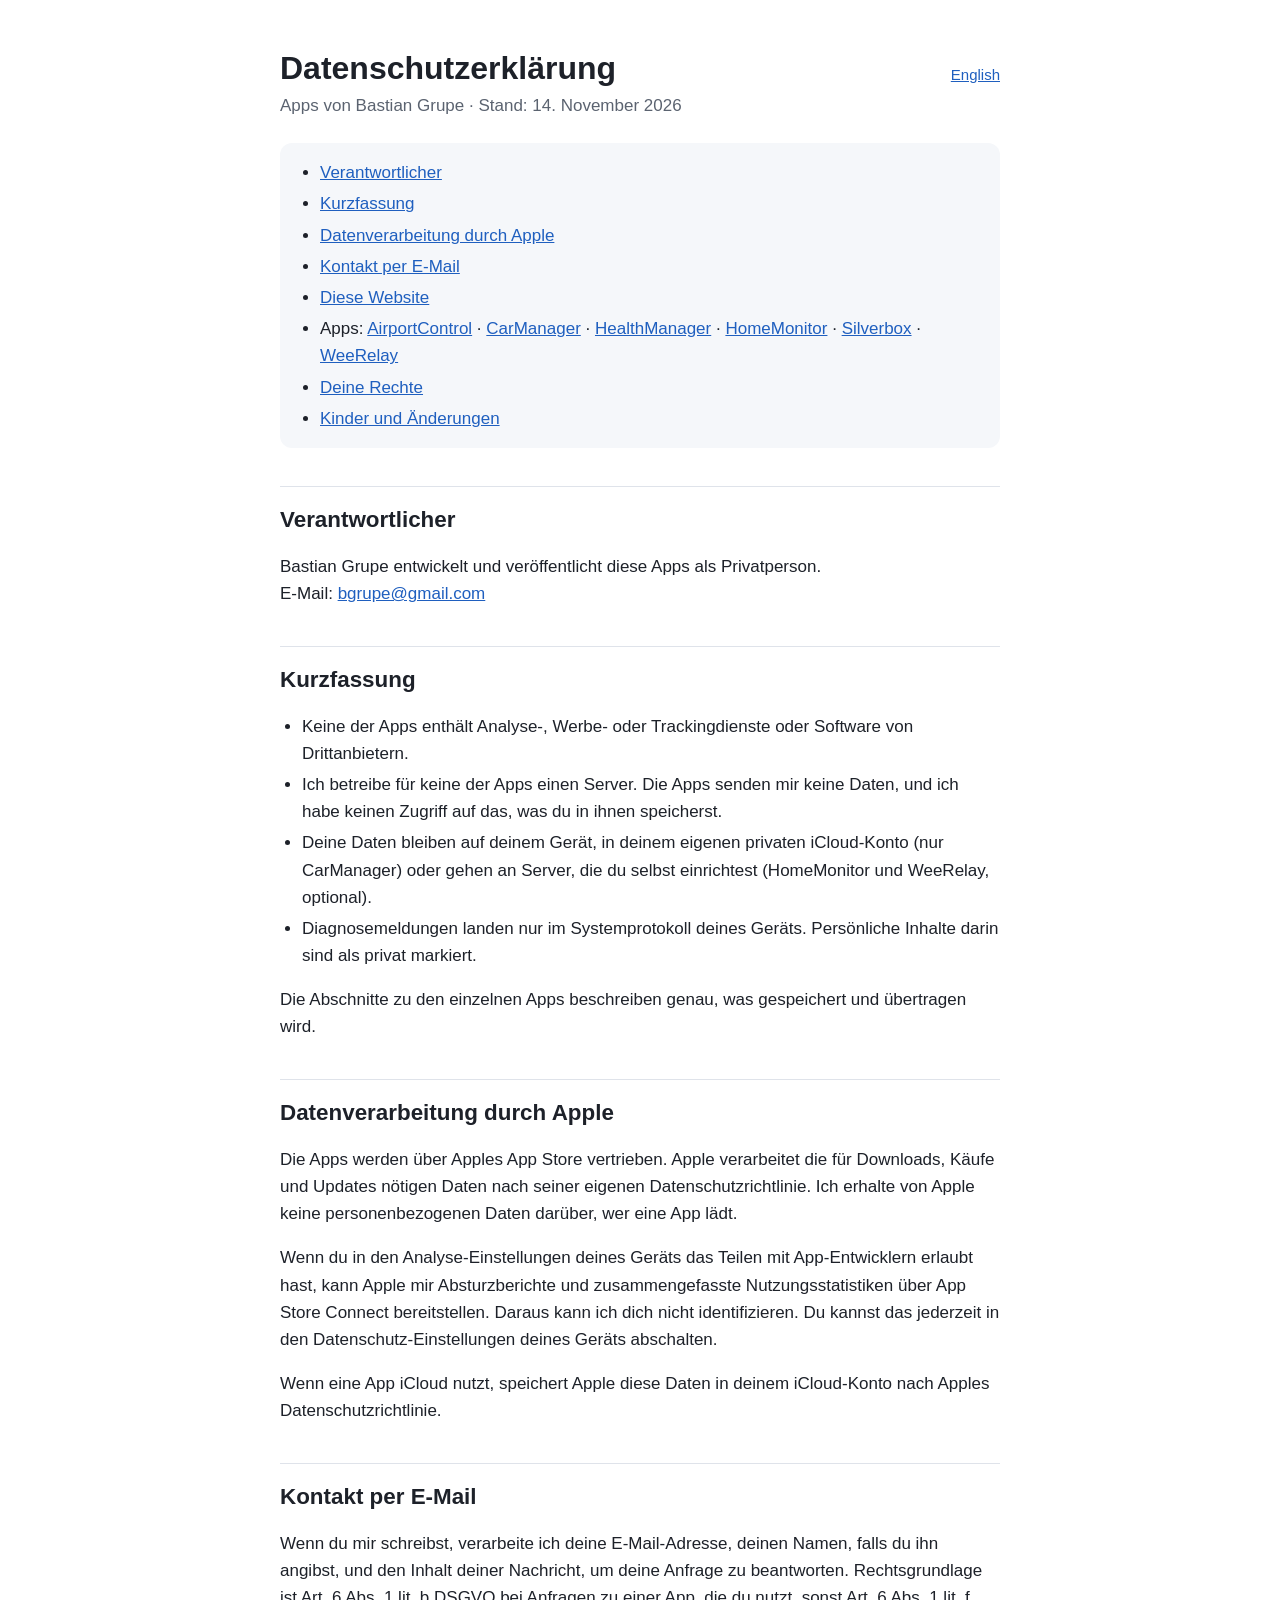
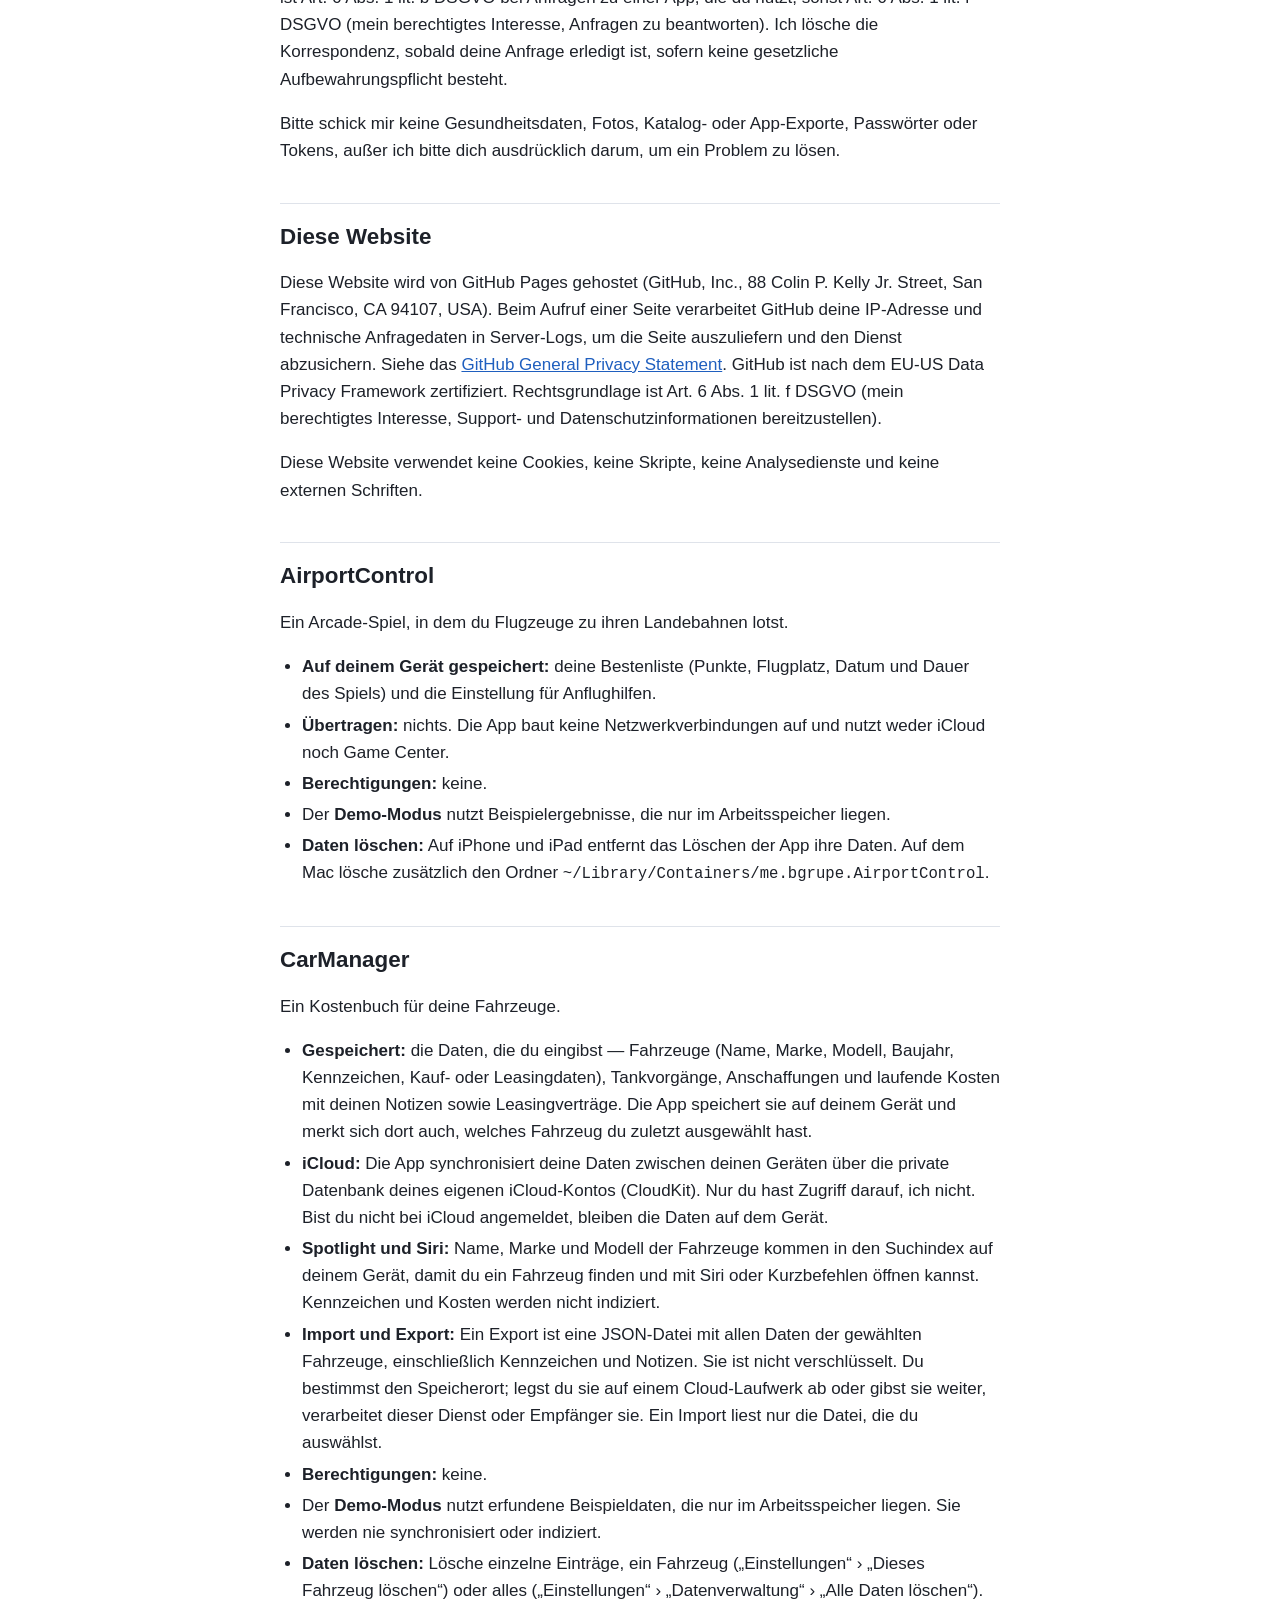
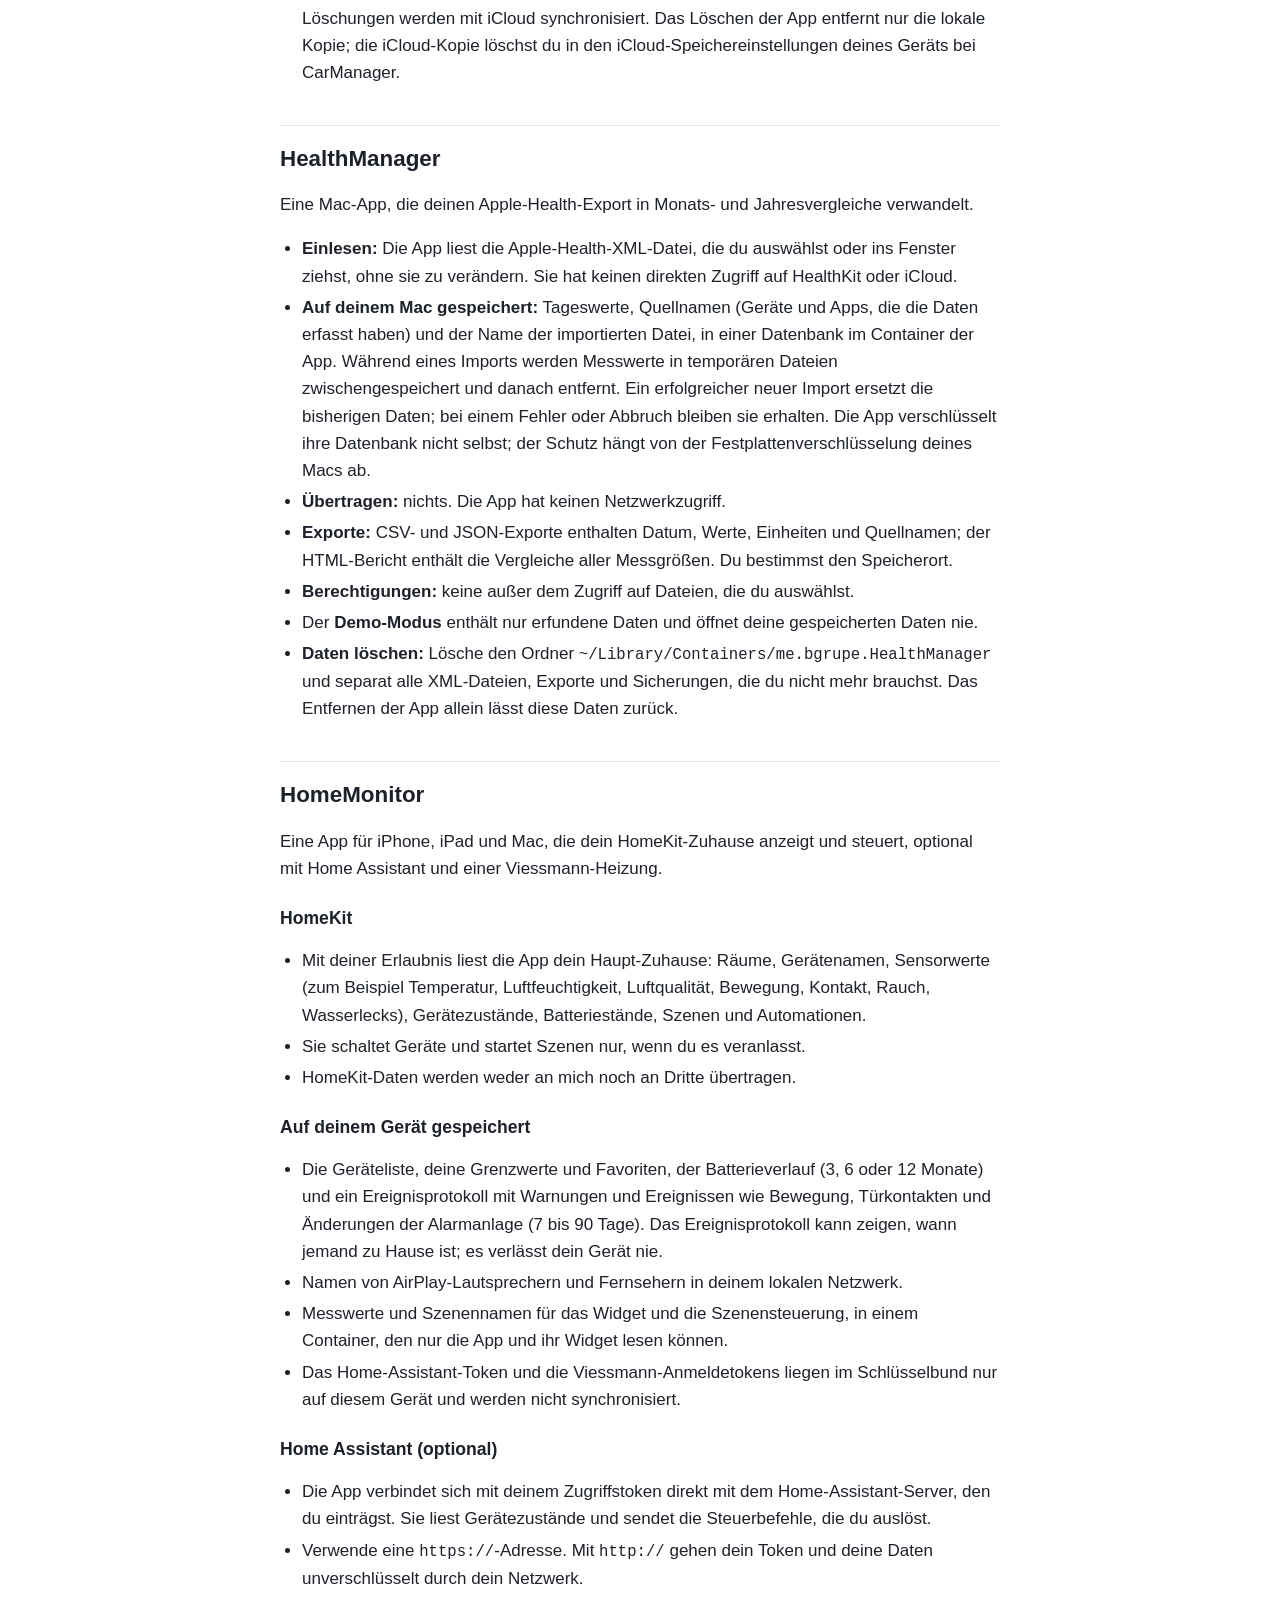
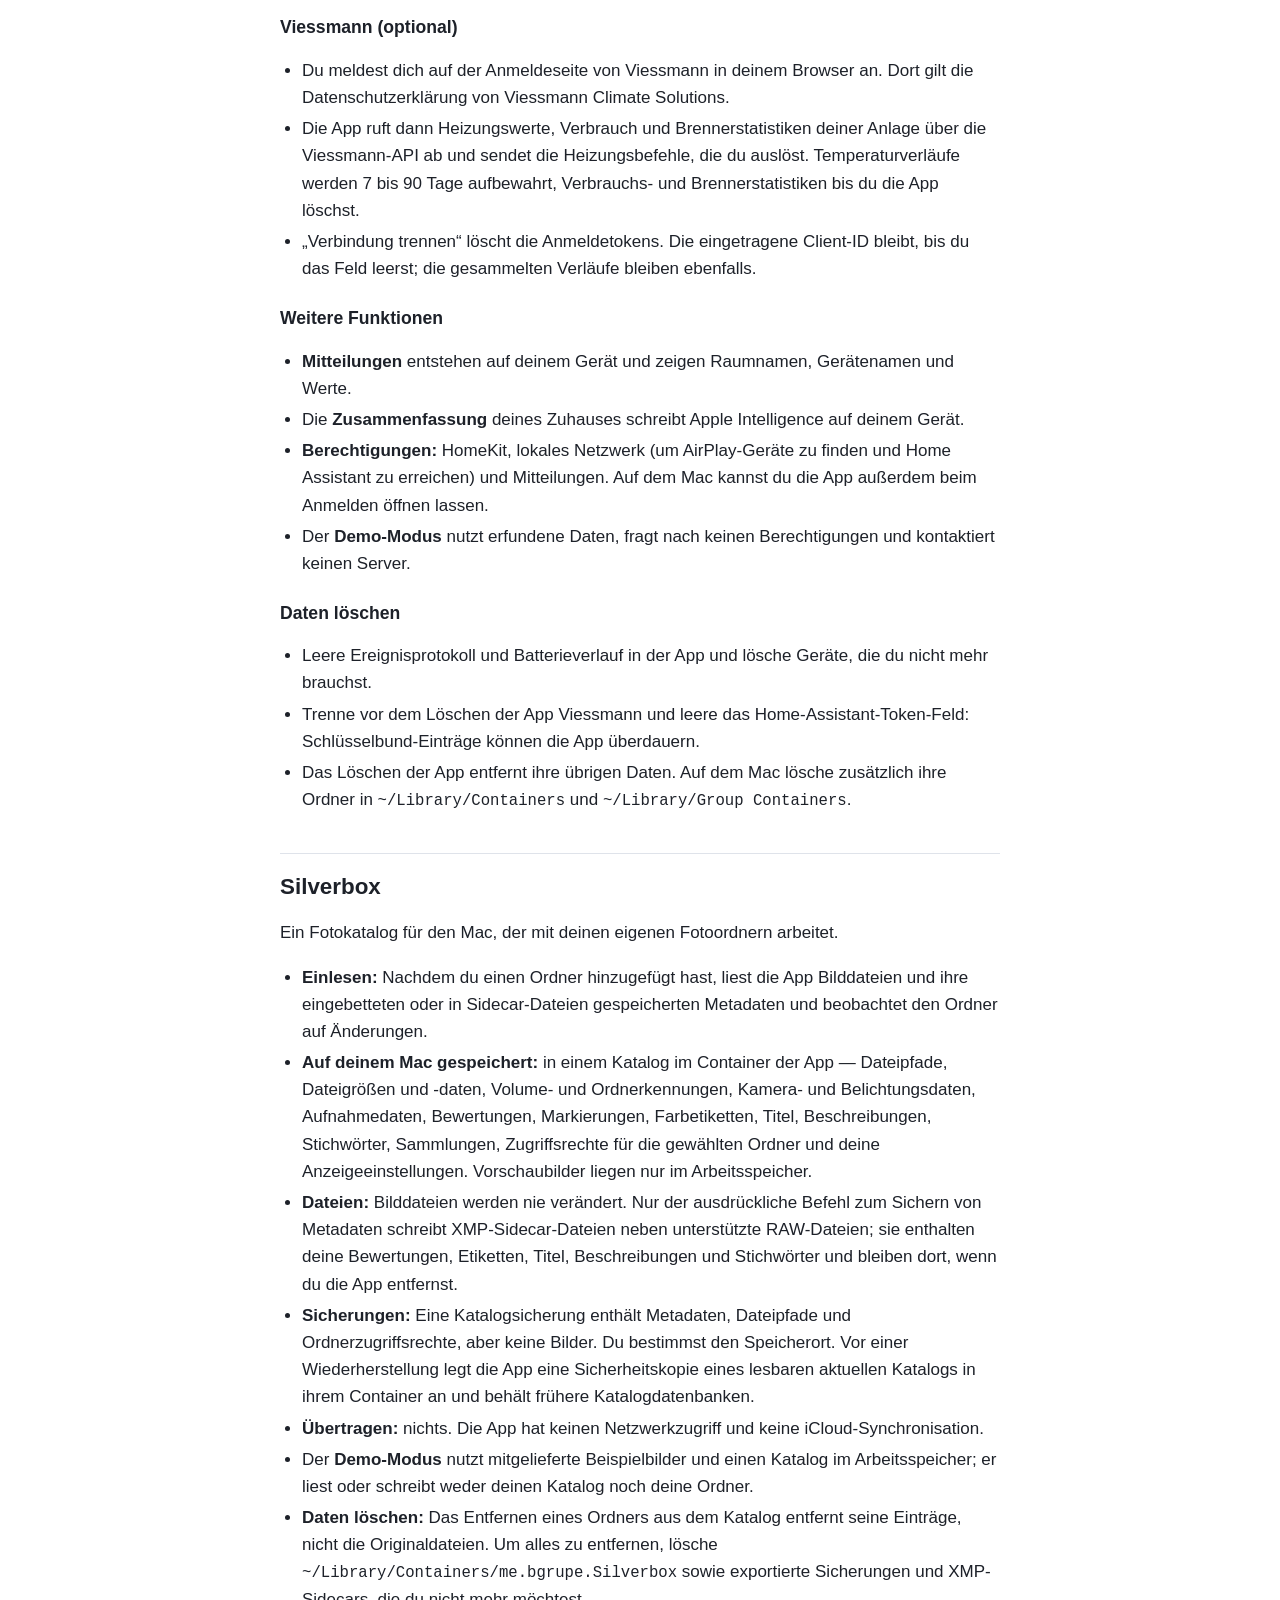
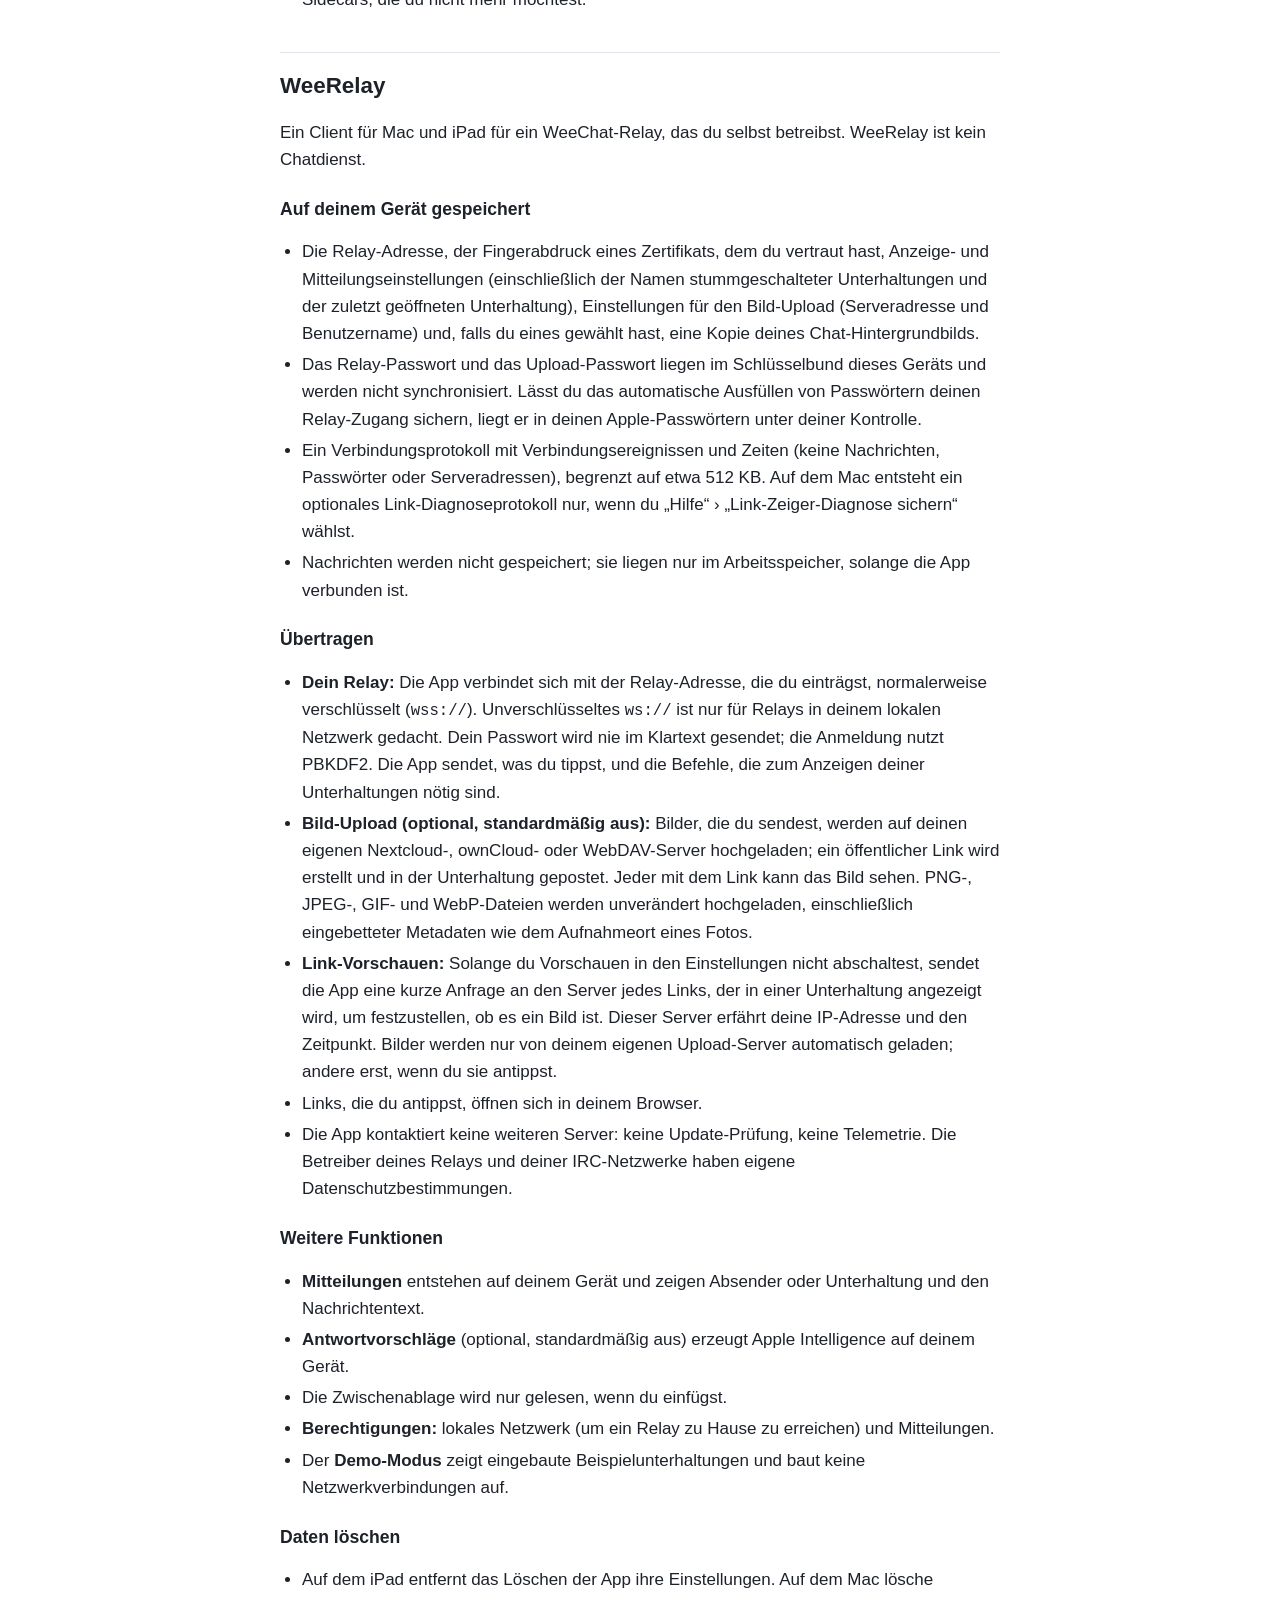
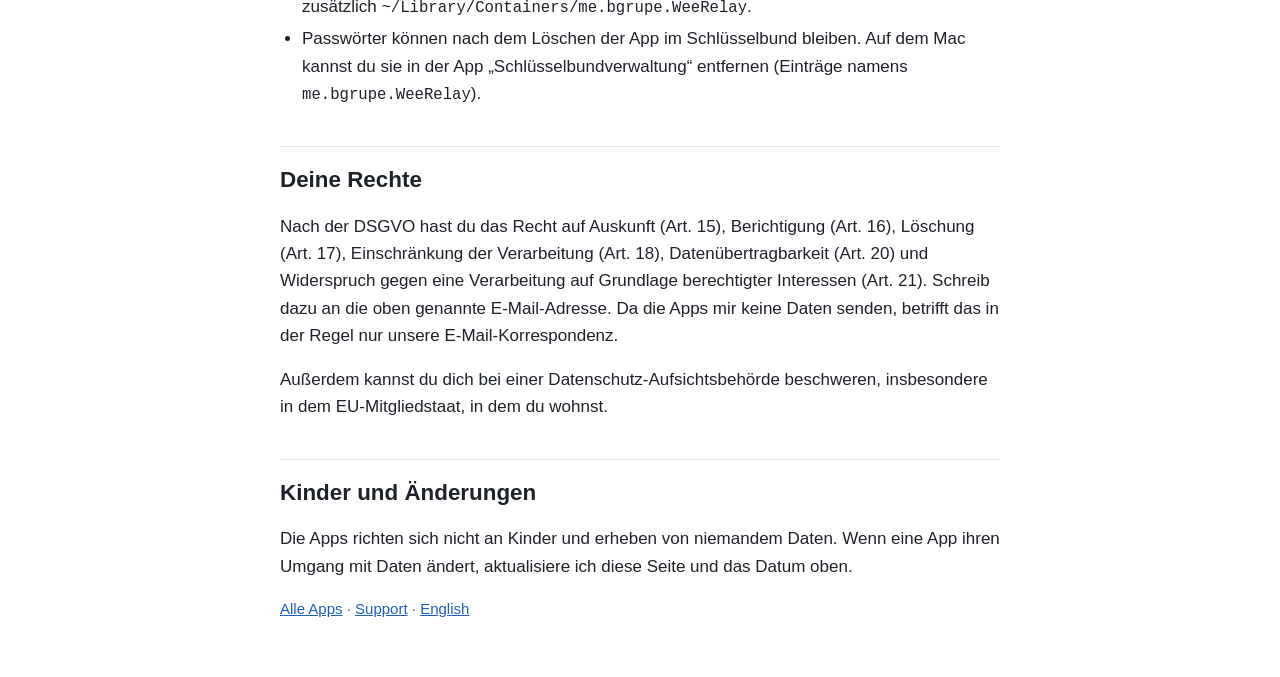
==== de/privacy.html @ e4da1dbd "Add shared support and privacy pages for the App Store apps One privacy policy and one support page " ====
<!doctype html>
<html lang="de">
<head>
<meta charset="utf-8">
<meta name="viewport" content="width=device-width, initial-scale=1">
<title>Datenschutzerklärung — Apps von Bastian Grupe</title>
<link rel="stylesheet" href="../site.css">
<link rel="alternate" hreflang="en" href="../en/privacy.html">
</head>
<body>
<header>
<p class="lang"><a href="../en/privacy.html" hreflang="en" lang="en">English</a></p>
<h1>Datenschutzerklärung</h1>
<p class="meta">Apps von Bastian Grupe · Stand: 14. November 2026</p>
</header>
<main>
<nav class="toc" aria-label="Inhalt">
<ul>
<li><a href="#verantwortlicher">Verantwortlicher</a></li>
<li><a href="#kurzfassung">Kurzfassung</a></li>
<li><a href="#apple">Datenverarbeitung durch Apple</a></li>
<li><a href="#kontakt">Kontakt per E-Mail</a></li>
<li><a href="#website">Diese Website</a></li>
<li>Apps:
  <a href="#airportcontrol">AirportControl</a> ·
  <a href="#carmanager">CarManager</a> ·
  <a href="#healthmanager">HealthManager</a> ·
  <a href="#homemonitor">HomeMonitor</a> ·
  <a href="#silverbox">Silverbox</a> ·
  <a href="#weerelay">WeeRelay</a></li>
<li><a href="#rechte">Deine Rechte</a></li>
<li><a href="#aenderungen">Kinder und Änderungen</a></li>
</ul>
</nav>

<h2 id="verantwortlicher">Verantwortlicher</h2>
<p>Bastian Grupe entwickelt und veröffentlicht diese Apps als Privatperson.<br>
E-Mail: <a href="mailto:bgrupe@gmail.com">bgrupe@gmail.com</a></p>

<h2 id="kurzfassung">Kurzfassung</h2>
<ul>
<li>Keine der Apps enthält Analyse-, Werbe- oder Trackingdienste oder Software von Drittanbietern.</li>
<li>Ich betreibe für keine der Apps einen Server. Die Apps senden mir keine Daten, und ich habe keinen Zugriff auf das, was du in ihnen speicherst.</li>
<li>Deine Daten bleiben auf deinem Gerät, in deinem eigenen privaten iCloud-Konto (nur CarManager) oder gehen an Server, die du selbst einrichtest (HomeMonitor und WeeRelay, optional).</li>
<li>Diagnosemeldungen landen nur im Systemprotokoll deines Geräts. Persönliche Inhalte darin sind als privat markiert.</li>
</ul>
<p>Die Abschnitte zu den einzelnen Apps beschreiben genau, was gespeichert und übertragen wird.</p>

<h2 id="apple">Datenverarbeitung durch Apple</h2>
<p>Die Apps werden über Apples App Store vertrieben. Apple verarbeitet die für Downloads, Käufe und Updates nötigen Daten nach seiner eigenen Datenschutzrichtlinie. Ich erhalte von Apple keine personenbezogenen Daten darüber, wer eine App lädt.</p>
<p>Wenn du in den Analyse-Einstellungen deines Geräts das Teilen mit App-Entwicklern erlaubt hast, kann Apple mir Absturzberichte und zusammengefasste Nutzungsstatistiken über App Store Connect bereitstellen. Daraus kann ich dich nicht identifizieren. Du kannst das jederzeit in den Datenschutz-Einstellungen deines Geräts abschalten.</p>
<p>Wenn eine App iCloud nutzt, speichert Apple diese Daten in deinem iCloud-Konto nach Apples Datenschutzrichtlinie.</p>

<h2 id="kontakt">Kontakt per E-Mail</h2>
<p>Wenn du mir schreibst, verarbeite ich deine E-Mail-Adresse, deinen Namen, falls du ihn angibst, und den Inhalt deiner Nachricht, um deine Anfrage zu beantworten. Rechtsgrundlage ist Art. 6 Abs. 1 lit. b DSGVO bei Anfragen zu einer App, die du nutzt, sonst Art. 6 Abs. 1 lit. f DSGVO (mein berechtigtes Interesse, Anfragen zu beantworten). Ich lösche die Korrespondenz, sobald deine Anfrage erledigt ist, sofern keine gesetzliche Aufbewahrungspflicht besteht.</p>
<p>Bitte schick mir keine Gesundheitsdaten, Fotos, Katalog- oder App-Exporte, Passwörter oder Tokens, außer ich bitte dich ausdrücklich darum, um ein Problem zu lösen.</p>

<h2 id="website">Diese Website</h2>
<p>Diese Website wird von GitHub Pages gehostet (GitHub, Inc., 88 Colin P. Kelly Jr. Street, San Francisco, CA 94107, USA). Beim Aufruf einer Seite verarbeitet GitHub deine IP-Adresse und technische Anfragedaten in Server-Logs, um die Seite auszuliefern und den Dienst abzusichern. Siehe das <a href="https://docs.github.com/de/site-policy/privacy-policies/github-general-privacy-statement">GitHub General Privacy Statement</a>. GitHub ist nach dem EU-US Data Privacy Framework zertifiziert. Rechtsgrundlage ist Art. 6 Abs. 1 lit. f DSGVO (mein berechtigtes Interesse, Support- und Datenschutzinformationen bereitzustellen).</p>
<p>Diese Website verwendet keine Cookies, keine Skripte, keine Analysedienste und keine externen Schriften.</p>

<h2 id="airportcontrol">AirportControl</h2>
<p>Ein Arcade-Spiel, in dem du Flugzeuge zu ihren Landebahnen lotst.</p>
<ul>
<li><strong>Auf deinem Gerät gespeichert:</strong> deine Bestenliste (Punkte, Flugplatz, Datum und Dauer des Spiels) und die Einstellung für Anflughilfen.</li>
<li><strong>Übertragen:</strong> nichts. Die App baut keine Netzwerkverbindungen auf und nutzt weder iCloud noch Game Center.</li>
<li><strong>Berechtigungen:</strong> keine.</li>
<li>Der <strong>Demo-Modus</strong> nutzt Beispielergebnisse, die nur im Arbeitsspeicher liegen.</li>
<li><strong>Daten löschen:</strong> Auf iPhone und iPad entfernt das Löschen der App ihre Daten. Auf dem Mac lösche zusätzlich den Ordner <code>~/Library/Containers/me.bgrupe.AirportControl</code>.</li>
</ul>

<h2 id="carmanager">CarManager</h2>
<p>Ein Kostenbuch für deine Fahrzeuge.</p>
<ul>
<li><strong>Gespeichert:</strong> die Daten, die du eingibst — Fahrzeuge (Name, Marke, Modell, Baujahr, Kennzeichen, Kauf- oder Leasingdaten), Tankvorgänge, Anschaffungen und laufende Kosten mit deinen Notizen sowie Leasingverträge. Die App speichert sie auf deinem Gerät und merkt sich dort auch, welches Fahrzeug du zuletzt ausgewählt hast.</li>
<li><strong>iCloud:</strong> Die App synchronisiert deine Daten zwischen deinen Geräten über die private Datenbank deines eigenen iCloud-Kontos (CloudKit). Nur du hast Zugriff darauf, ich nicht. Bist du nicht bei iCloud angemeldet, bleiben die Daten auf dem Gerät.</li>
<li><strong>Spotlight und Siri:</strong> Name, Marke und Modell der Fahrzeuge kommen in den Suchindex auf deinem Gerät, damit du ein Fahrzeug finden und mit Siri oder Kurzbefehlen öffnen kannst. Kennzeichen und Kosten werden nicht indiziert.</li>
<li><strong>Import und Export:</strong> Ein Export ist eine JSON-Datei mit allen Daten der gewählten Fahrzeuge, einschließlich Kennzeichen und Notizen. Sie ist nicht verschlüsselt. Du bestimmst den Speicherort; legst du sie auf einem Cloud-Laufwerk ab oder gibst sie weiter, verarbeitet dieser Dienst oder Empfänger sie. Ein Import liest nur die Datei, die du auswählst.</li>
<li><strong>Berechtigungen:</strong> keine.</li>
<li>Der <strong>Demo-Modus</strong> nutzt erfundene Beispieldaten, die nur im Arbeitsspeicher liegen. Sie werden nie synchronisiert oder indiziert.</li>
<li><strong>Daten löschen:</strong> Lösche einzelne Einträge, ein Fahrzeug („Einstellungen“ › „Dieses Fahrzeug löschen“) oder alles („Einstellungen“ › „Datenverwaltung“ › „Alle Daten löschen“). Löschungen werden mit iCloud synchronisiert. Das Löschen der App entfernt nur die lokale Kopie; die iCloud-Kopie löschst du in den iCloud-Speichereinstellungen deines Geräts bei CarManager.</li>
</ul>

<h2 id="healthmanager">HealthManager</h2>
<p>Eine Mac-App, die deinen Apple-Health-Export in Monats- und Jahresvergleiche verwandelt.</p>
<ul>
<li><strong>Einlesen:</strong> Die App liest die Apple-Health-XML-Datei, die du auswählst oder ins Fenster ziehst, ohne sie zu verändern. Sie hat keinen direkten Zugriff auf HealthKit oder iCloud.</li>
<li><strong>Auf deinem Mac gespeichert:</strong> Tageswerte, Quellnamen (Geräte und Apps, die die Daten erfasst haben) und der Name der importierten Datei, in einer Datenbank im Container der App. Während eines Imports werden Messwerte in temporären Dateien zwischengespeichert und danach entfernt. Ein erfolgreicher neuer Import ersetzt die bisherigen Daten; bei einem Fehler oder Abbruch bleiben sie erhalten. Die App verschlüsselt ihre Datenbank nicht selbst; der Schutz hängt von der Festplattenverschlüsselung deines Macs ab.</li>
<li><strong>Übertragen:</strong> nichts. Die App hat keinen Netzwerkzugriff.</li>
<li><strong>Exporte:</strong> CSV- und JSON-Exporte enthalten Datum, Werte, Einheiten und Quellnamen; der HTML-Bericht enthält die Vergleiche aller Messgrößen. Du bestimmst den Speicherort.</li>
<li><strong>Berechtigungen:</strong> keine außer dem Zugriff auf Dateien, die du auswählst.</li>
<li>Der <strong>Demo-Modus</strong> enthält nur erfundene Daten und öffnet deine gespeicherten Daten nie.</li>
<li><strong>Daten löschen:</strong> Lösche den Ordner <code>~/Library/Containers/me.bgrupe.HealthManager</code> und separat alle XML-Dateien, Exporte und Sicherungen, die du nicht mehr brauchst. Das Entfernen der App allein lässt diese Daten zurück.</li>
</ul>

<h2 id="homemonitor">HomeMonitor</h2>
<p>Eine App für iPhone, iPad und Mac, die dein HomeKit-Zuhause anzeigt und steuert, optional mit Home Assistant und einer Viessmann-Heizung.</p>
<h3>HomeKit</h3>
<ul>
<li>Mit deiner Erlaubnis liest die App dein Haupt-Zuhause: Räume, Gerätenamen, Sensorwerte (zum Beispiel Temperatur, Luftfeuchtigkeit, Luftqualität, Bewegung, Kontakt, Rauch, Wasserlecks), Gerätezustände, Batteriestände, Szenen und Automationen.</li>
<li>Sie schaltet Geräte und startet Szenen nur, wenn du es veranlasst.</li>
<li>HomeKit-Daten werden weder an mich noch an Dritte übertragen.</li>
</ul>
<h3>Auf deinem Gerät gespeichert</h3>
<ul>
<li>Die Geräteliste, deine Grenzwerte und Favoriten, der Batterieverlauf (3, 6 oder 12 Monate) und ein Ereignisprotokoll mit Warnungen und Ereignissen wie Bewegung, Türkontakten und Änderungen der Alarmanlage (7 bis 90 Tage). Das Ereignisprotokoll kann zeigen, wann jemand zu Hause ist; es verlässt dein Gerät nie.</li>
<li>Namen von AirPlay-Lautsprechern und Fernsehern in deinem lokalen Netzwerk.</li>
<li>Messwerte und Szenennamen für das Widget und die Szenensteuerung, in einem Container, den nur die App und ihr Widget lesen können.</li>
<li>Das Home-Assistant-Token und die Viessmann-Anmeldetokens liegen im Schlüsselbund nur auf diesem Gerät und werden nicht synchronisiert.</li>
</ul>
<h3>Home Assistant (optional)</h3>
<ul>
<li>Die App verbindet sich mit deinem Zugriffstoken direkt mit dem Home-Assistant-Server, den du einträgst. Sie liest Gerätezustände und sendet die Steuerbefehle, die du auslöst.</li>
<li>Verwende eine <code>https://</code>-Adresse. Mit <code>http://</code> gehen dein Token und deine Daten unverschlüsselt durch dein Netzwerk.</li>
</ul>
<h3>Viessmann (optional)</h3>
<ul>
<li>Du meldest dich auf der Anmeldeseite von Viessmann in deinem Browser an. Dort gilt die Datenschutzerklärung von Viessmann Climate Solutions.</li>
<li>Die App ruft dann Heizungswerte, Verbrauch und Brennerstatistiken deiner Anlage über die Viessmann-API ab und sendet die Heizungsbefehle, die du auslöst. Temperaturverläufe werden 7 bis 90 Tage aufbewahrt, Verbrauchs- und Brennerstatistiken bis du die App löschst.</li>
<li>„Verbindung trennen“ löscht die Anmeldetokens. Die eingetragene Client-ID bleibt, bis du das Feld leerst; die gesammelten Verläufe bleiben ebenfalls.</li>
</ul>
<h3>Weitere Funktionen</h3>
<ul>
<li><strong>Mitteilungen</strong> entstehen auf deinem Gerät und zeigen Raumnamen, Gerätenamen und Werte.</li>
<li>Die <strong>Zusammenfassung</strong> deines Zuhauses schreibt Apple Intelligence auf deinem Gerät.</li>
<li><strong>Berechtigungen:</strong> HomeKit, lokales Netzwerk (um AirPlay-Geräte zu finden und Home Assistant zu erreichen) und Mitteilungen. Auf dem Mac kannst du die App außerdem beim Anmelden öffnen lassen.</li>
<li>Der <strong>Demo-Modus</strong> nutzt erfundene Daten, fragt nach keinen Berechtigungen und kontaktiert keinen Server.</li>
</ul>
<h3>Daten löschen</h3>
<ul>
<li>Leere Ereignisprotokoll und Batterieverlauf in der App und lösche Geräte, die du nicht mehr brauchst.</li>
<li>Trenne vor dem Löschen der App Viessmann und leere das Home-Assistant-Token-Feld: Schlüsselbund-Einträge können die App überdauern.</li>
<li>Das Löschen der App entfernt ihre übrigen Daten. Auf dem Mac lösche zusätzlich ihre Ordner in <code>~/Library/Containers</code> und <code>~/Library/Group Containers</code>.</li>
</ul>

<h2 id="silverbox">Silverbox</h2>
<p>Ein Fotokatalog für den Mac, der mit deinen eigenen Fotoordnern arbeitet.</p>
<ul>
<li><strong>Einlesen:</strong> Nachdem du einen Ordner hinzugefügt hast, liest die App Bilddateien und ihre eingebetteten oder in Sidecar-Dateien gespeicherten Metadaten und beobachtet den Ordner auf Änderungen.</li>
<li><strong>Auf deinem Mac gespeichert:</strong> in einem Katalog im Container der App — Dateipfade, Dateigrößen und -daten, Volume- und Ordnerkennungen, Kamera- und Belichtungsdaten, Aufnahmedaten, Bewertungen, Markierungen, Farbetiketten, Titel, Beschreibungen, Stichwörter, Sammlungen, Zugriffsrechte für die gewählten Ordner und deine Anzeigeeinstellungen. Vorschaubilder liegen nur im Arbeitsspeicher.</li>
<li><strong>Dateien:</strong> Bilddateien werden nie verändert. Nur der ausdrückliche Befehl zum Sichern von Metadaten schreibt XMP-Sidecar-Dateien neben unterstützte RAW-Dateien; sie enthalten deine Bewertungen, Etiketten, Titel, Beschreibungen und Stichwörter und bleiben dort, wenn du die App entfernst.</li>
<li><strong>Sicherungen:</strong> Eine Katalogsicherung enthält Metadaten, Dateipfade und Ordnerzugriffsrechte, aber keine Bilder. Du bestimmst den Speicherort. Vor einer Wiederherstellung legt die App eine Sicherheitskopie eines lesbaren aktuellen Katalogs in ihrem Container an und behält frühere Katalogdatenbanken.</li>
<li><strong>Übertragen:</strong> nichts. Die App hat keinen Netzwerkzugriff und keine iCloud-Synchronisation.</li>
<li>Der <strong>Demo-Modus</strong> nutzt mitgelieferte Beispielbilder und einen Katalog im Arbeitsspeicher; er liest oder schreibt weder deinen Katalog noch deine Ordner.</li>
<li><strong>Daten löschen:</strong> Das Entfernen eines Ordners aus dem Katalog entfernt seine Einträge, nicht die Originaldateien. Um alles zu entfernen, lösche <code>~/Library/Containers/me.bgrupe.Silverbox</code> sowie exportierte Sicherungen und XMP-Sidecars, die du nicht mehr möchtest.</li>
</ul>

<h2 id="weerelay">WeeRelay</h2>
<p>Ein Client für Mac und iPad für ein WeeChat-Relay, das du selbst betreibst. WeeRelay ist kein Chatdienst.</p>
<h3>Auf deinem Gerät gespeichert</h3>
<ul>
<li>Die Relay-Adresse, der Fingerabdruck eines Zertifikats, dem du vertraut hast, Anzeige- und Mitteilungseinstellungen (einschließlich der Namen stummgeschalteter Unterhaltungen und der zuletzt geöffneten Unterhaltung), Einstellungen für den Bild-Upload (Serveradresse und Benutzername) und, falls du eines gewählt hast, eine Kopie deines Chat-Hintergrundbilds.</li>
<li>Das Relay-Passwort und das Upload-Passwort liegen im Schlüsselbund dieses Geräts und werden nicht synchronisiert. Lässt du das automatische Ausfüllen von Passwörtern deinen Relay-Zugang sichern, liegt er in deinen Apple-Passwörtern unter deiner Kontrolle.</li>
<li>Ein Verbindungsprotokoll mit Verbindungsereignissen und Zeiten (keine Nachrichten, Passwörter oder Serveradressen), begrenzt auf etwa 512 KB. Auf dem Mac entsteht ein optionales Link-Diagnoseprotokoll nur, wenn du „Hilfe“ › „Link-Zeiger-Diagnose sichern“ wählst.</li>
<li>Nachrichten werden nicht gespeichert; sie liegen nur im Arbeitsspeicher, solange die App verbunden ist.</li>
</ul>
<h3>Übertragen</h3>
<ul>
<li><strong>Dein Relay:</strong> Die App verbindet sich mit der Relay-Adresse, die du einträgst, normalerweise verschlüsselt (<code>wss://</code>). Unverschlüsseltes <code>ws://</code> ist nur für Relays in deinem lokalen Netzwerk gedacht. Dein Passwort wird nie im Klartext gesendet; die Anmeldung nutzt PBKDF2. Die App sendet, was du tippst, und die Befehle, die zum Anzeigen deiner Unterhaltungen nötig sind.</li>
<li><strong>Bild-Upload (optional, standardmäßig aus):</strong> Bilder, die du sendest, werden auf deinen eigenen Nextcloud-, ownCloud- oder WebDAV-Server hochgeladen; ein öffentlicher Link wird erstellt und in der Unterhaltung gepostet. Jeder mit dem Link kann das Bild sehen. PNG-, JPEG-, GIF- und WebP-Dateien werden unverändert hochgeladen, einschließlich eingebetteter Metadaten wie dem Aufnahmeort eines Fotos.</li>
<li><strong>Link-Vorschauen:</strong> Solange du Vorschauen in den Einstellungen nicht abschaltest, sendet die App eine kurze Anfrage an den Server jedes Links, der in einer Unterhaltung angezeigt wird, um festzustellen, ob es ein Bild ist. Dieser Server erfährt deine IP-Adresse und den Zeitpunkt. Bilder werden nur von deinem eigenen Upload-Server automatisch geladen; andere erst, wenn du sie antippst.</li>
<li>Links, die du antippst, öffnen sich in deinem Browser.</li>
<li>Die App kontaktiert keine weiteren Server: keine Update-Prüfung, keine Telemetrie. Die Betreiber deines Relays und deiner IRC-Netzwerke haben eigene Datenschutzbestimmungen.</li>
</ul>
<h3>Weitere Funktionen</h3>
<ul>
<li><strong>Mitteilungen</strong> entstehen auf deinem Gerät und zeigen Absender oder Unterhaltung und den Nachrichtentext.</li>
<li><strong>Antwortvorschläge</strong> (optional, standardmäßig aus) erzeugt Apple Intelligence auf deinem Gerät.</li>
<li>Die Zwischenablage wird nur gelesen, wenn du einfügst.</li>
<li><strong>Berechtigungen:</strong> lokales Netzwerk (um ein Relay zu Hause zu erreichen) und Mitteilungen.</li>
<li>Der <strong>Demo-Modus</strong> zeigt eingebaute Beispielunterhaltungen und baut keine Netzwerkverbindungen auf.</li>
</ul>
<h3>Daten löschen</h3>
<ul>
<li>Auf dem iPad entfernt das Löschen der App ihre Einstellungen. Auf dem Mac lösche zusätzlich <code>~/Library/Containers/me.bgrupe.WeeRelay</code>.</li>
<li>Passwörter können nach dem Löschen der App im Schlüsselbund bleiben. Auf dem Mac kannst du sie in der App „Schlüsselbundverwaltung“ entfernen (Einträge namens <code>me.bgrupe.WeeRelay</code>).</li>
</ul>

<h2 id="rechte">Deine Rechte</h2>
<p>Nach der DSGVO hast du das Recht auf Auskunft (Art. 15), Berichtigung (Art. 16), Löschung (Art. 17), Einschränkung der Verarbeitung (Art. 18), Datenübertragbarkeit (Art. 20) und Widerspruch gegen eine Verarbeitung auf Grundlage berechtigter Interessen (Art. 21). Schreib dazu an die oben genannte E-Mail-Adresse. Da die Apps mir keine Daten senden, betrifft das in der Regel nur unsere E-Mail-Korrespondenz.</p>
<p>Außerdem kannst du dich bei einer Datenschutz-Aufsichtsbehörde beschweren, insbesondere in dem EU-Mitgliedstaat, in dem du wohnst.</p>

<h2 id="aenderungen">Kinder und Änderungen</h2>
<p>Die Apps richten sich nicht an Kinder und erheben von niemandem Daten. Wenn eine App ihren Umgang mit Daten ändert, aktualisiere ich diese Seite und das Datum oben.</p>
</main>
<footer>
<p><a href="../index.html">Alle Apps</a> · <a href="support.html">Support</a> · <a href="../en/privacy.html" hreflang="en" lang="en">English</a></p>
</footer>
</body>
</html>
---- site.css ----
/* Static pages only: no scripts, cookies, web fonts or third-party assets. */
:root {
  color-scheme: light dark;
  --bg: #ffffff;
  --fg: #1d2129;
  --muted: #5b6370;
  --accent: #1f5fbf;
  --rule: #dfe3ea;
  --card: #f5f7fa;
}
@media (prefers-color-scheme: dark) {
  :root {
    --bg: #15171c;
    --fg: #e7e9ee;
    --muted: #a3aab6;
    --accent: #7fb0ff;
    --rule: #2c313a;
    --card: #1d2027;
  }
}
* { box-sizing: border-box; }
html { -webkit-text-size-adjust: 100%; }
body {
  margin: 0;
  background: var(--bg);
  color: var(--fg);
  font: 17px/1.6 -apple-system, BlinkMacSystemFont, "Helvetica Neue", Helvetica, Arial, sans-serif;
}
main, header, footer { max-width: 760px; margin: 0 auto; padding: 0 20px; }
header { padding-top: 48px; }
footer { padding-bottom: 48px; color: var(--muted); font-size: 15px; }
h1, h2, h3 { line-height: 1.25; }
h1 { font-size: 2rem; margin: 0 0 4px; }
h2 { font-size: 1.4rem; margin-top: 2.4rem; padding-top: 1.2rem; border-top: 1px solid var(--rule); }
h3 { font-size: 1.1rem; margin-top: 1.6rem; }
a { color: var(--accent); }
.meta { color: var(--muted); margin: 0; }
.lang { float: right; font-size: 15px; }
nav.toc { background: var(--card); border-radius: 12px; padding: 12px 20px; margin: 24px 0; }
nav.toc ul { margin: 4px 0; padding-left: 20px; }
ul { padding-left: 22px; }
li { margin: 4px 0; }
code { font-size: 0.92em; }
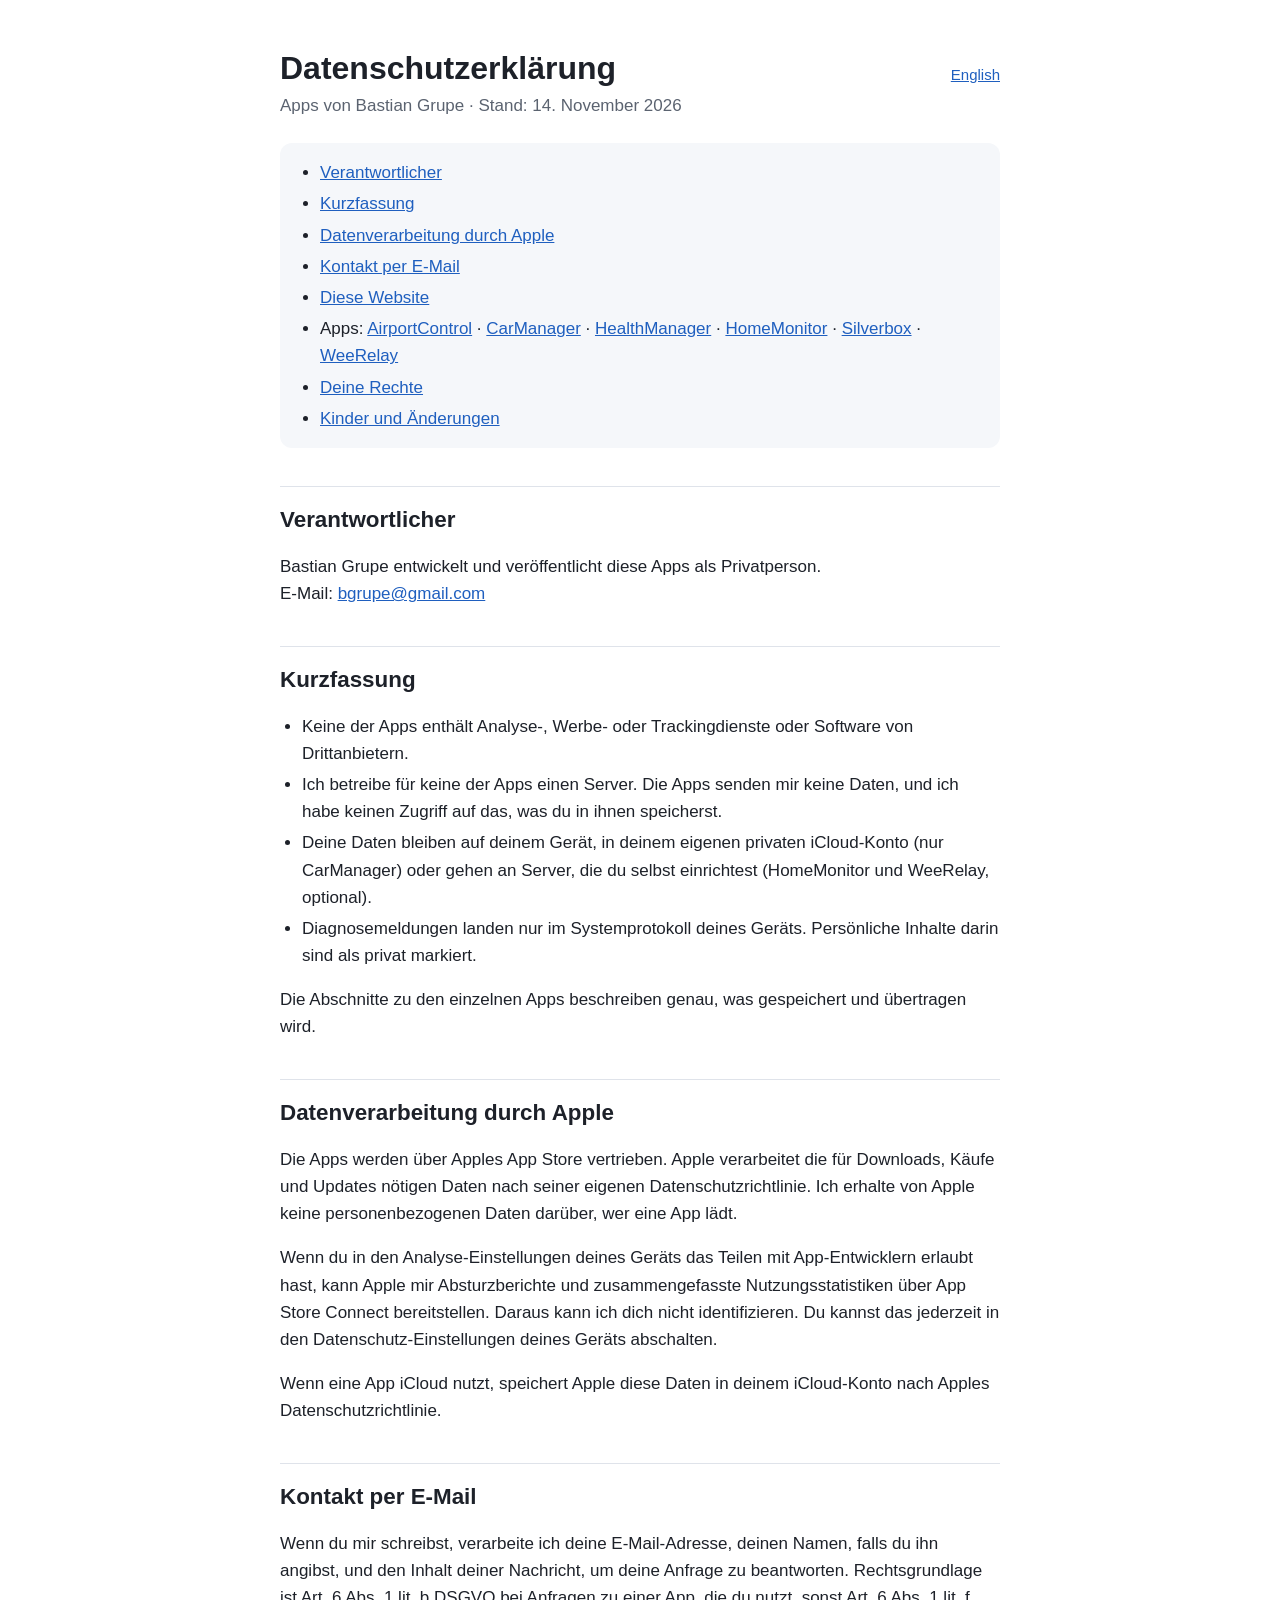
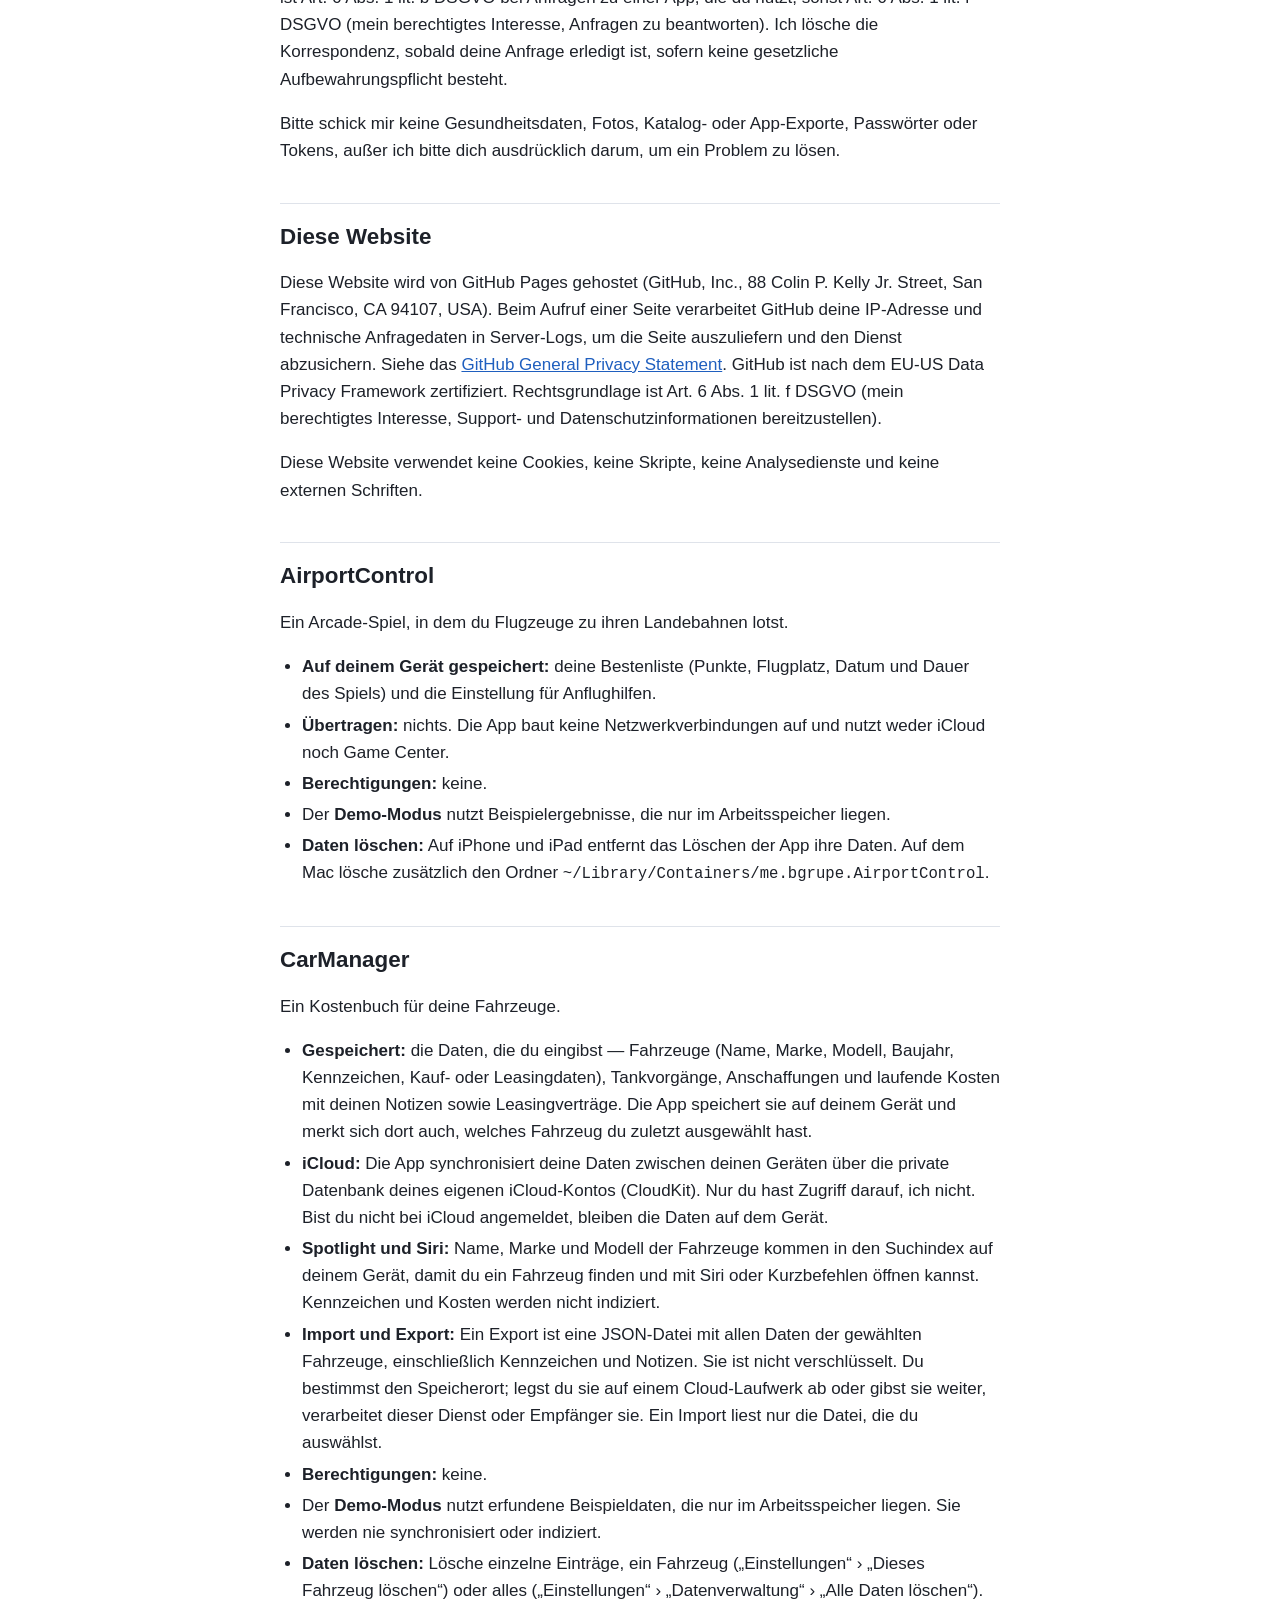
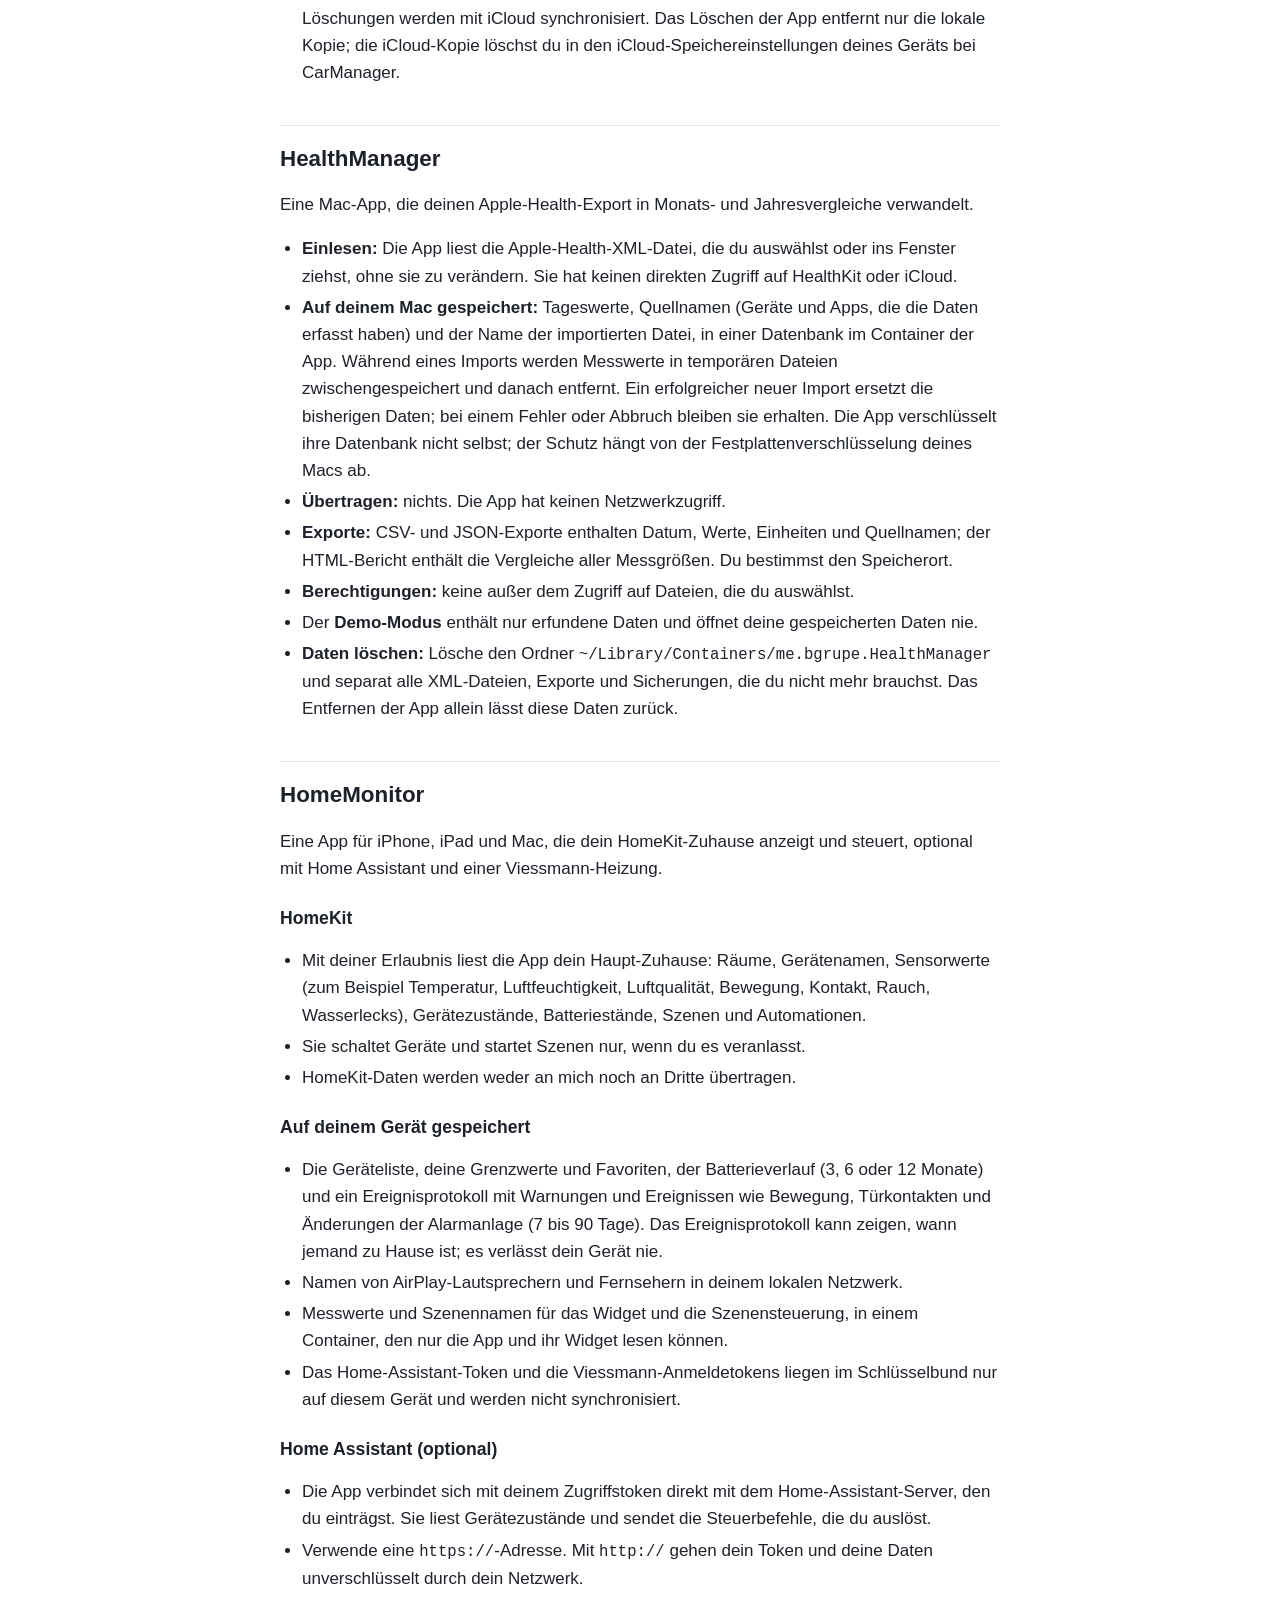
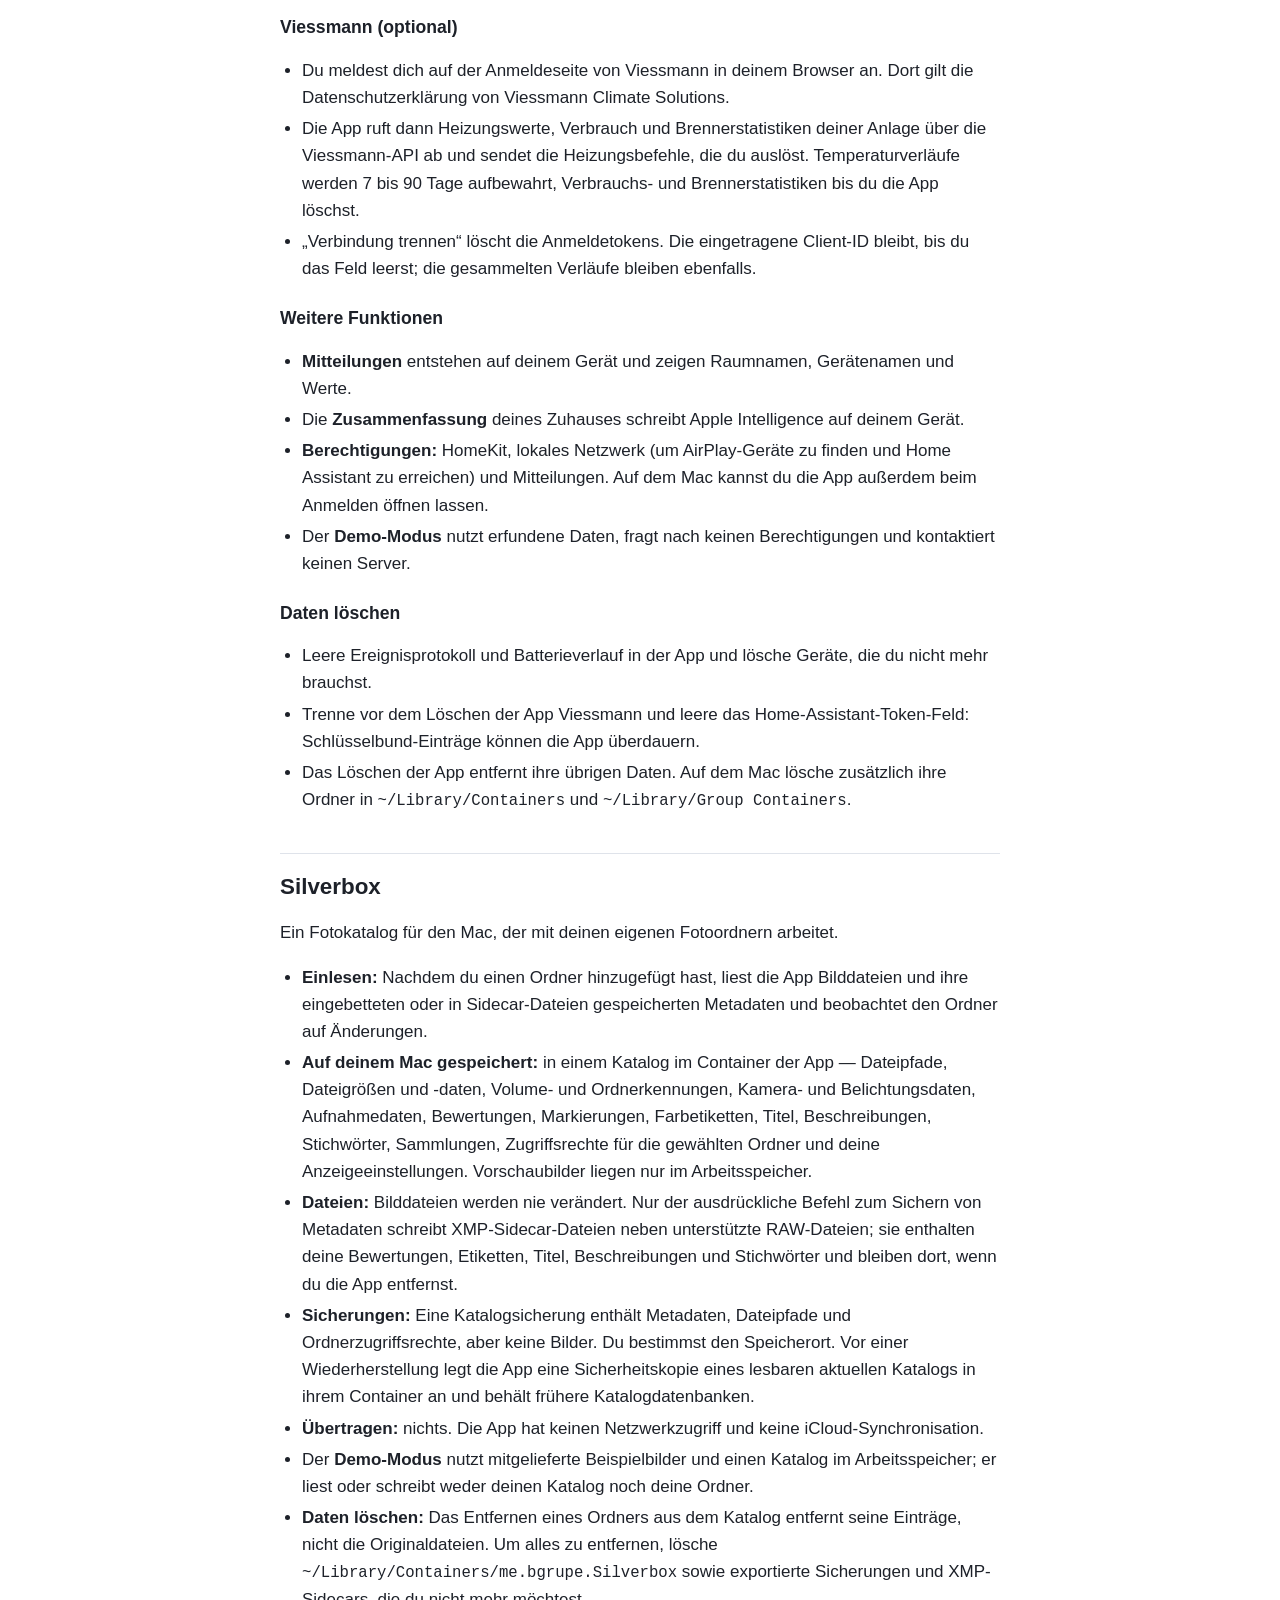
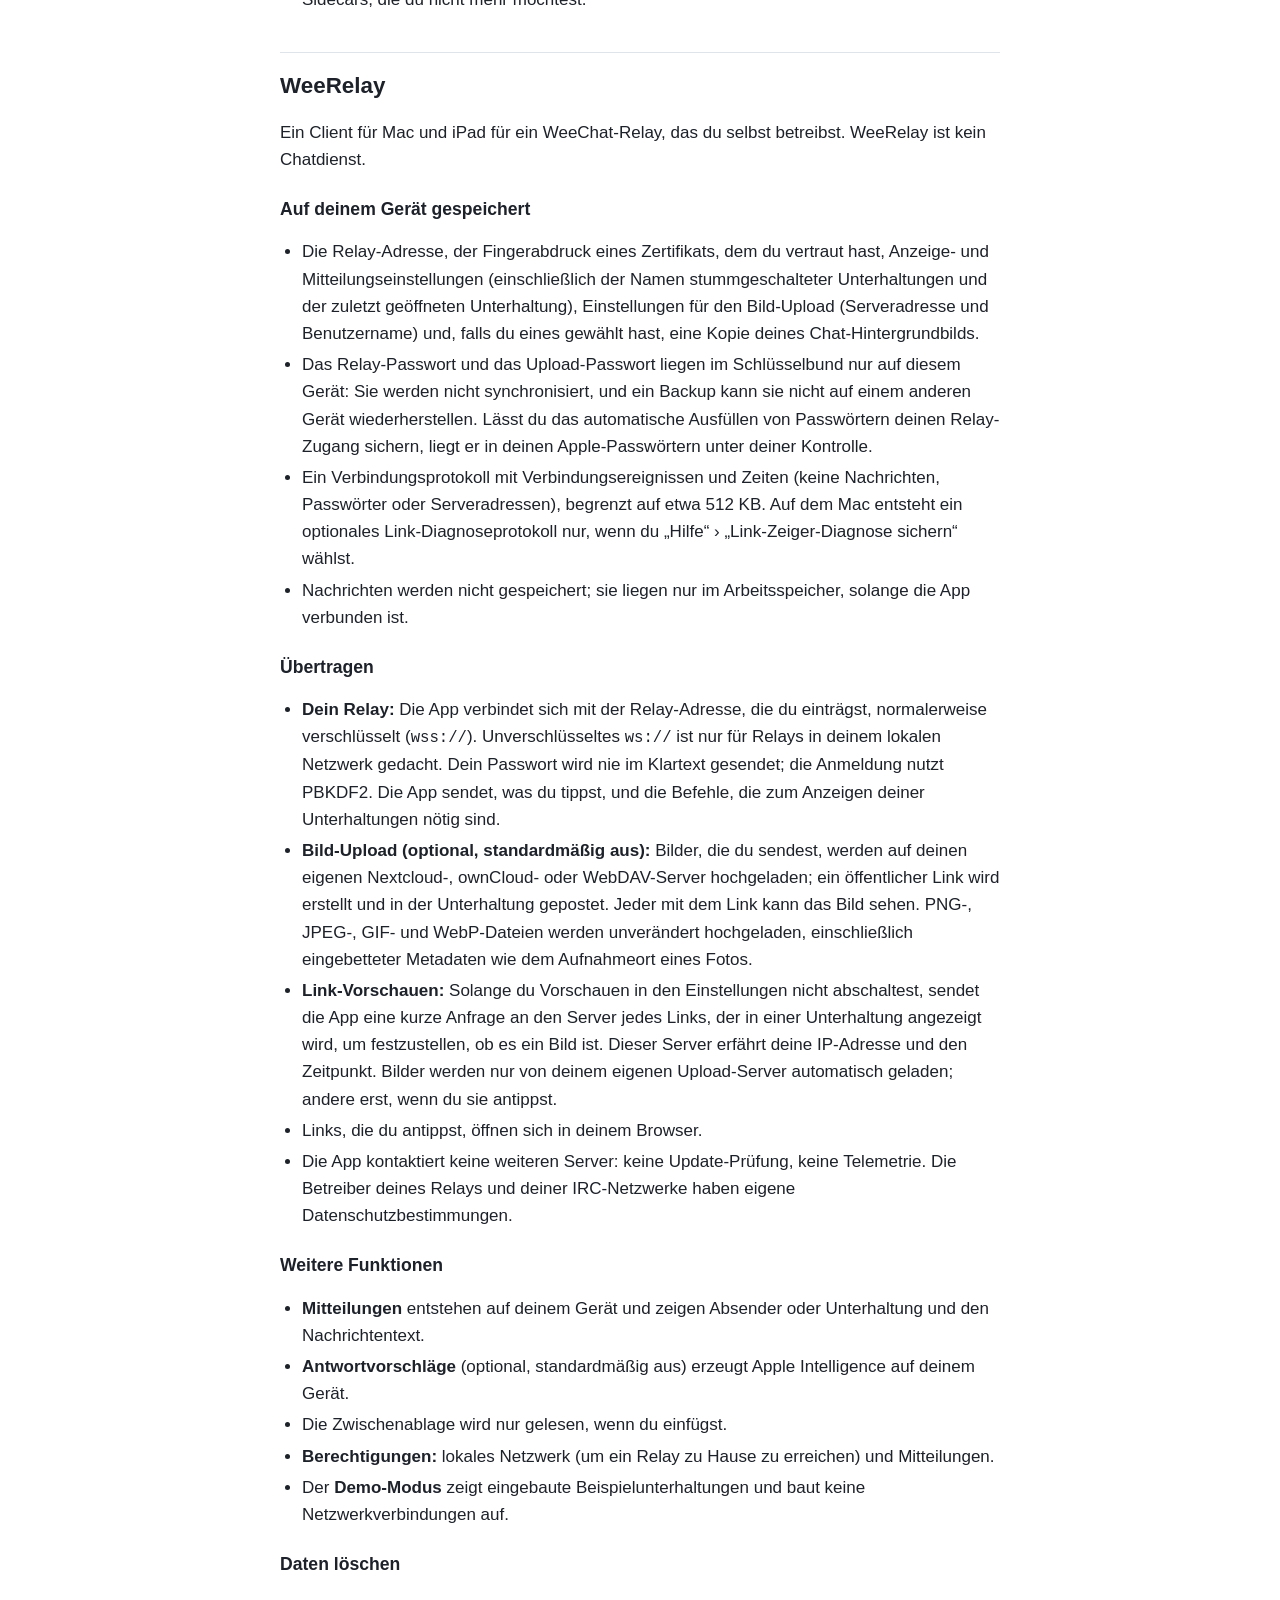
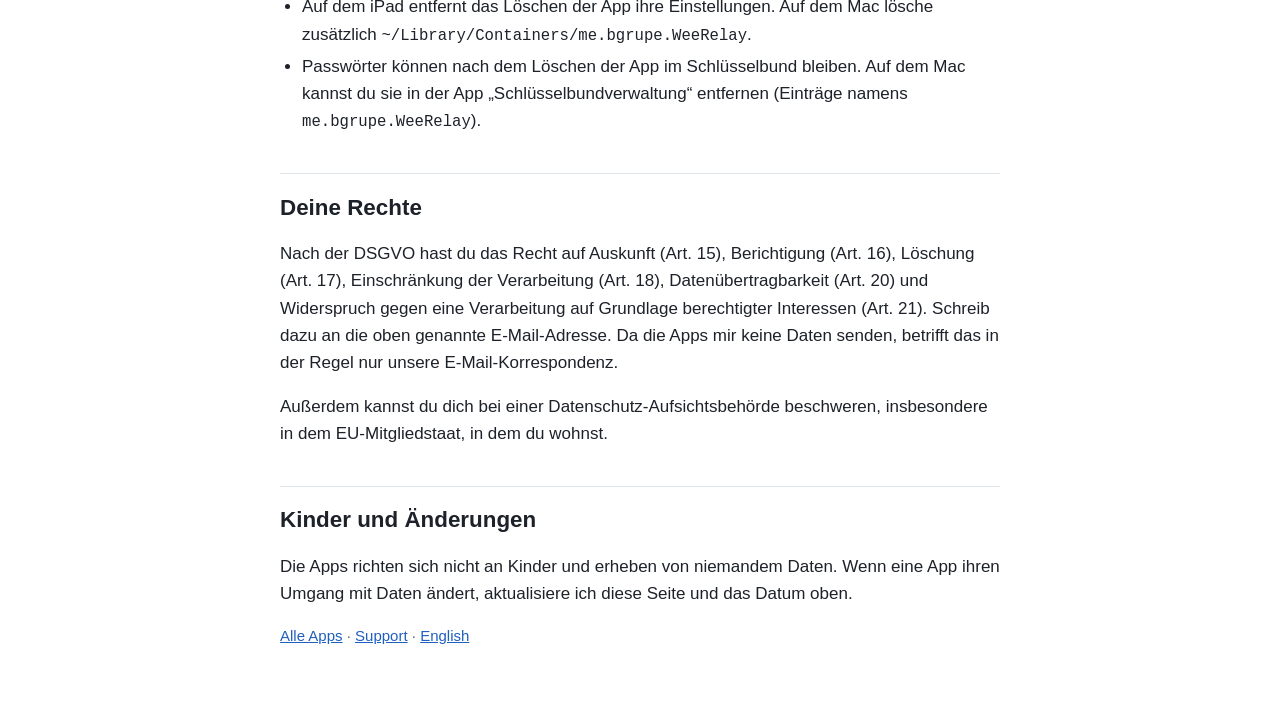
==== commit 6f51b0ff: "WeeRelay privacy: passwords are bound to the device, backups included WeeRelay 0.21.1 keeps the rela" ====
--- a/de/privacy.html
+++ b/de/privacy.html
@@ -150,7 +150,7 @@
 <h3>Auf deinem Gerät gespeichert</h3>
 <ul>
 <li>Die Relay-Adresse, der Fingerabdruck eines Zertifikats, dem du vertraut hast, Anzeige- und Mitteilungseinstellungen (einschließlich der Namen stummgeschalteter Unterhaltungen und der zuletzt geöffneten Unterhaltung), Einstellungen für den Bild-Upload (Serveradresse und Benutzername) und, falls du eines gewählt hast, eine Kopie deines Chat-Hintergrundbilds.</li>
-<li>Das Relay-Passwort und das Upload-Passwort liegen im Schlüsselbund dieses Geräts und werden nicht synchronisiert. Lässt du das automatische Ausfüllen von Passwörtern deinen Relay-Zugang sichern, liegt er in deinen Apple-Passwörtern unter deiner Kontrolle.</li>
+<li>Das Relay-Passwort und das Upload-Passwort liegen im Schlüsselbund nur auf diesem Gerät: Sie werden nicht synchronisiert, und ein Backup kann sie nicht auf einem anderen Gerät wiederherstellen. Lässt du das automatische Ausfüllen von Passwörtern deinen Relay-Zugang sichern, liegt er in deinen Apple-Passwörtern unter deiner Kontrolle.</li>
 <li>Ein Verbindungsprotokoll mit Verbindungsereignissen und Zeiten (keine Nachrichten, Passwörter oder Serveradressen), begrenzt auf etwa 512 KB. Auf dem Mac entsteht ein optionales Link-Diagnoseprotokoll nur, wenn du „Hilfe“ › „Link-Zeiger-Diagnose sichern“ wählst.</li>
 <li>Nachrichten werden nicht gespeichert; sie liegen nur im Arbeitsspeicher, solange die App verbunden ist.</li>
 </ul>
